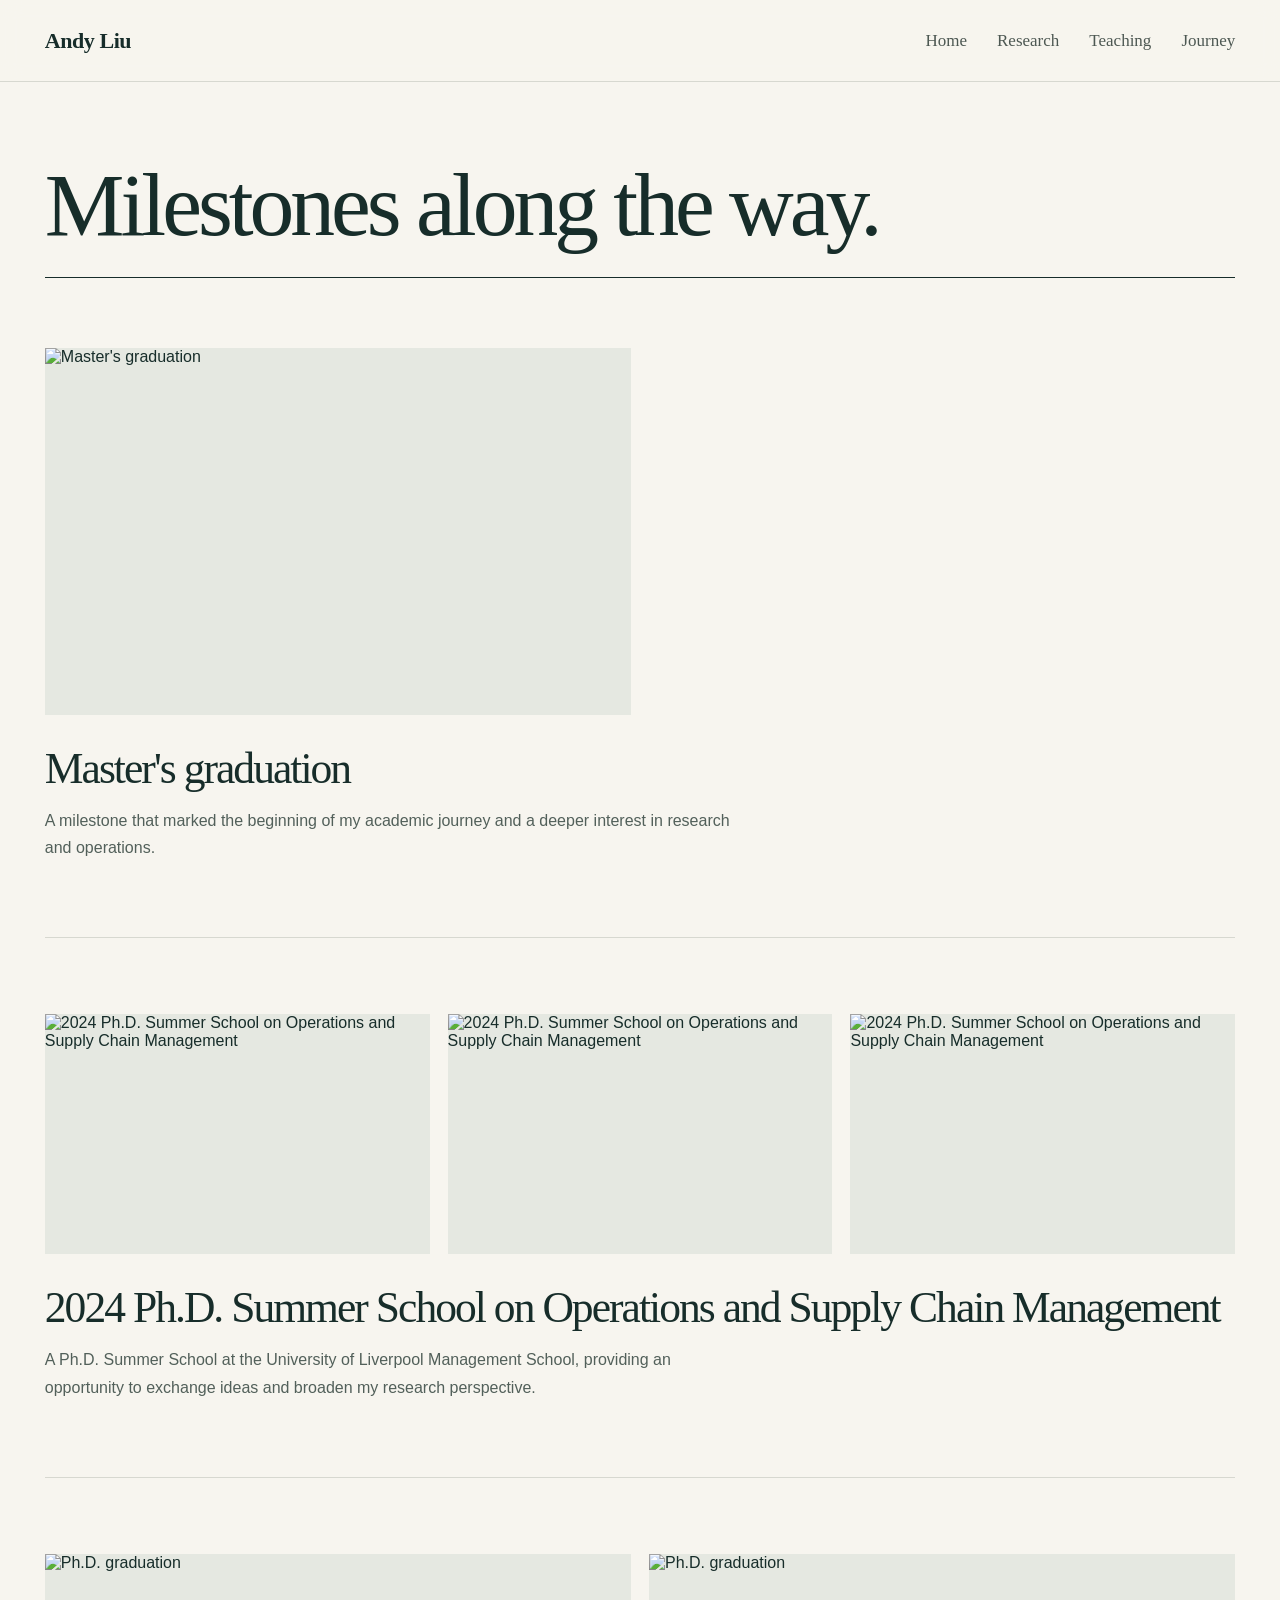
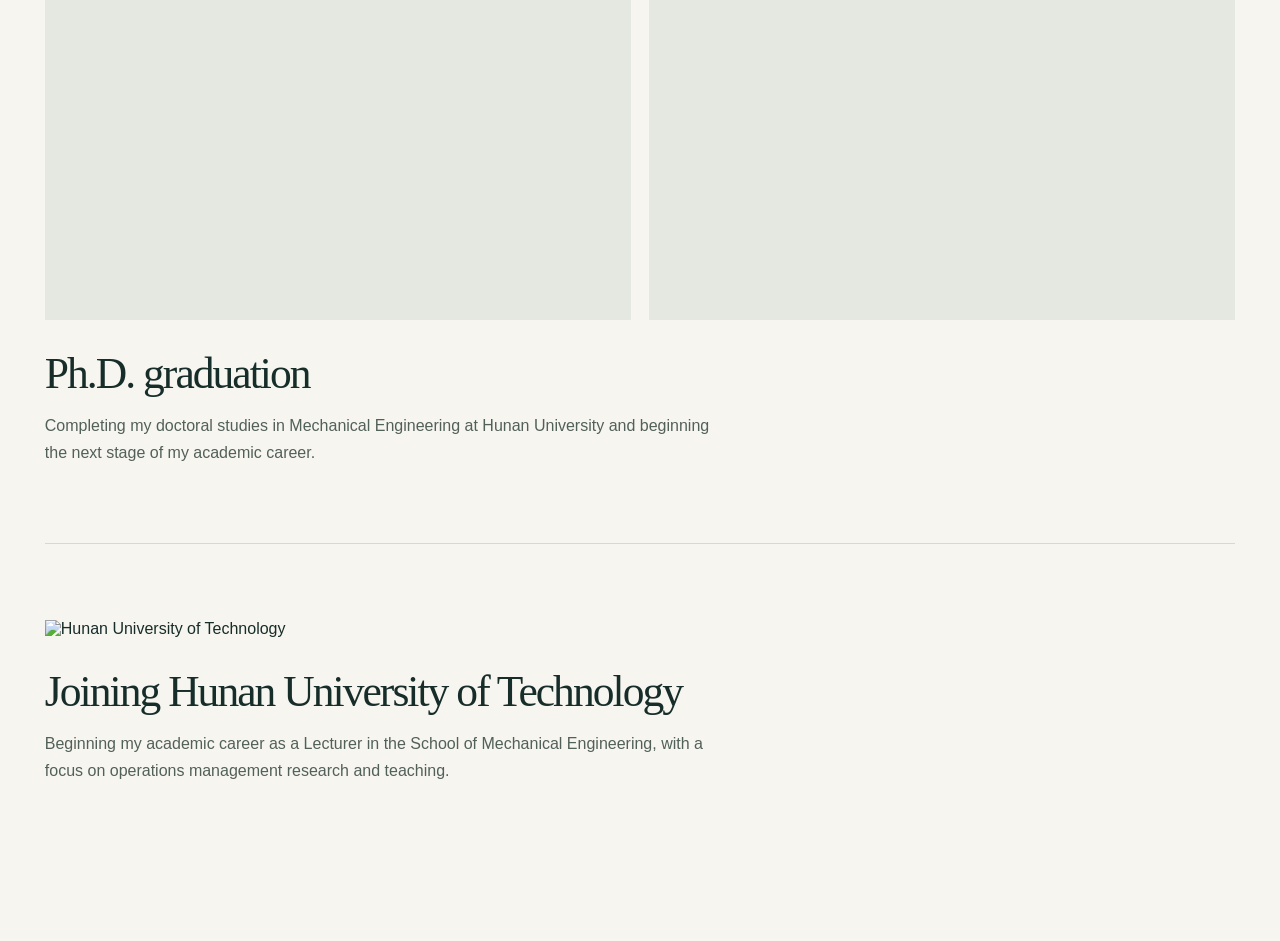
==== journey.html @ 1888f119 "Add files via upload" ====
<!doctype html>
<html lang="en">
  <head>
    <meta charset="utf-8" />
    <meta name="viewport" content="width=device-width, initial-scale=1" />
    <title>Journey | Andy Peng Liu</title>
    <link rel="stylesheet" href="styles.css" />
    <style>
      .site-header { padding-left: 3.5vw; padding-right: 3.5vw; }
      .wordmark { font-family: Georgia, 'Times New Roman', serif; font-size: 22px; letter-spacing: -.02em; }.wordmark span { display: none; }
      nav { margin-left: auto; gap: 30px; font-family: Georgia, 'Times New Roman', serif; font-size: 17px; font-weight: 400; }
      .journey-page { max-width: 1280px; margin: 0 auto; padding: 9vh 3.5vw; }.journey-page h1 { width: 100%; max-width: none; box-sizing: border-box; margin: 0; padding-bottom: 30px; border-bottom: 1px solid #172d2a; font-size: clamp(54px, 7vw, 96px); white-space: nowrap; }
      .milestones { margin-top: 70px; }
      .milestone { padding: 0 0 76px; margin: 0 0 76px; border-bottom: 1px solid #d7d8d0; }.milestone:last-child { margin-bottom: 0; border-bottom: 0; }
      .photo-grid { display: grid; grid-template-columns: repeat(3, minmax(0, 1fr)); gap: 18px; }.photo-grid.two-photos, .photo-grid.half-photo { grid-template-columns: repeat(2, minmax(0, 1fr)); }.photo-grid.one-photo { grid-template-columns: minmax(0, 1fr); }
      .photo-grid img { display: block; width: 100%; aspect-ratio: 16 / 10; object-fit: cover; background: #e5e8e1; }.photo-grid .show-entire-photo { height: auto; aspect-ratio: auto; object-fit: initial; background: transparent; }.milestone h2 { margin: 28px 0 0; font-size: clamp(30px, 3.4vw, 46px); }.milestone p { max-width: 690px; margin: 14px 0 0; color: #52605a; font-size: 16px; line-height: 1.7; }
      @media (max-width: 820px) { .journey-page h1 { white-space: normal; }.photo-grid, .photo-grid.two-photos { grid-template-columns: 1fr; }.milestone { padding-bottom: 52px; margin-bottom: 52px; } }
    </style>
  </head>
  <body>
    <header class="site-header"><a class="wordmark" href="index.html"><strong>Andy Liu</strong></a><nav aria-label="Main navigation"><a href="index.html">Home</a><a href="research.html">Research</a><a href="teaching.html">Teaching</a><a href="journey.html">Journey</a></nav></header>
    <main class="journey-page"><h1>Milestones along the way.</h1>
      <section class="milestones">
        <article class="milestone"><div class="photo-grid half-photo"><img src="images/journey/master-graduation.jpg" alt="Master's graduation" /></div><h2>Master&apos;s graduation</h2><p>A milestone that marked the beginning of my academic journey and a deeper interest in research and operations.</p></article>
        <article class="milestone"><div class="photo-grid"><img src="images/journey/liverpool-visit-1.jpg" alt="2024 Ph.D. Summer School on Operations and Supply Chain Management" /><img src="images/journey/liverpool-visit-2.jpg" alt="2024 Ph.D. Summer School on Operations and Supply Chain Management" /><img src="images/journey/liverpool-visit-3.jpg" alt="2024 Ph.D. Summer School on Operations and Supply Chain Management" /></div><h2>2024 Ph.D. Summer School on Operations and Supply Chain Management</h2><p>A Ph.D. Summer School at the University of Liverpool Management School, providing an opportunity to exchange ideas and broaden my research perspective.</p></article>
        <article class="milestone"><div class="photo-grid two-photos"><img src="images/journey/phd-graduation-1.jpg" alt="Ph.D. graduation" /><img src="images/journey/phd-graduation-2.jpg" alt="Ph.D. graduation" /></div><h2>Ph.D. graduation</h2><p>Completing my doctoral studies in Mechanical Engineering at Hunan University and beginning the next stage of my academic career.</p></article>
        <article class="milestone"><div class="photo-grid"><img class="show-entire-photo" src="images/journey/hut-lecturer.jpg" alt="Hunan University of Technology" /></div><h2>Joining Hunan University of Technology</h2><p>Beginning my academic career as a Lecturer in the School of Mechanical Engineering, with a focus on operations management research and teaching.</p></article>
      </section>
    </main>
  </body>
</html>
---- styles.css ----
:root{--ink:#172d2a;--paper:#f7f5ef;--muted:#69716c;--line:#d7d8d0;--accent:#a7c8b8}*{box-sizing:border-box}html{scroll-behavior:smooth}body{margin:0;background:var(--paper);color:var(--ink);font-family:Arial,Helvetica,sans-serif}a{color:inherit;text-decoration:none}.site-header{min-height:82px;display:flex;align-items:center;justify-content:space-between;gap:24px;padding:0 5vw;border-bottom:1px solid var(--line);background:rgba(247,245,239,.94);position:sticky;top:0;z-index:5;backdrop-filter:blur(10px)}.wordmark{display:flex;align-items:center;gap:11px;font-size:14px}.wordmark span{display:grid;place-items:center;width:31px;height:31px;background:var(--ink);color:var(--paper);font-family:Georgia,serif;font-size:12px;border-radius:50%}.wordmark strong{font-weight:600}nav{display:flex;gap:28px;font-size:13px;color:#4d5852}nav a:hover,.contact-link:hover,.text-link:hover{color:#527868}.contact-link{font-size:13px;border-bottom:1px solid var(--ink);padding-bottom:3px}.hero{min-height:640px;padding:11vh 5vw 32px;display:flex;flex-direction:column;justify-content:space-between}.eyebrow,.section-label{text-transform:uppercase;letter-spacing:.12em;font-size:10px;font-weight:700;color:#63716a}.hero-grid{display:grid;grid-template-columns:minmax(0,1.45fr) minmax(250px,.55fr);gap:8vw;align-items:end;margin:50px 0}.intro-line{margin:0 0 15px;font-family:Georgia,serif;font-style:italic;font-size:18px;color:#527868}h1,h2{font-family:Georgia,'Times New Roman',serif;font-weight:400;letter-spacing:-.045em;margin:0}h1{max-width:850px;font-size:clamp(50px,7.3vw,113px);line-height:.94}.hero-copy{border-left:1px solid var(--line);padding-left:24px;max-width:350px}.hero-copy p{margin:0;font-size:16px;line-height:1.55}.hero-copy .role{margin-top:28px;font-size:12px;line-height:1.65;color:var(--muted)}.hero-footer{padding-top:20px;border-top:1px solid var(--line);display:flex;justify-content:space-between;font-size:12px;color:var(--muted)}.hero-footer a{color:var(--ink)}.research-section,.split-section{padding:90px 5vw;border-top:1px solid var(--line)}.section-label{display:flex;justify-content:space-between;margin-bottom:50px}.research-list{border-top:1px solid var(--ink)}.research-card{padding:28px 0;min-height:150px;border-bottom:1px solid var(--line);display:grid;grid-template-columns:90px minmax(0,1fr) 32px;gap:18px;align-items:start;transition:.2s}.research-card:hover{padding-left:14px;padding-right:14px;background:#eef0e9}.research-number{font-size:11px;color:#6c756e;padding-top:5px}.research-card h2{font-size:clamp(28px,3.3vw,50px);line-height:1.05}.research-card p{margin:13px 0 0;color:var(--muted);max-width:560px;line-height:1.5;font-size:14px}.card-arrow{font-size:24px;text-align:right}.research-note{display:flex;justify-content:space-between;gap:20px;padding-top:22px;color:var(--muted);font-size:12px}.research-note p{margin:0}.research-note span{text-transform:uppercase;letter-spacing:.1em;font-size:10px}.split-content{display:grid;grid-template-columns:1.15fr .65fr;gap:10vw;align-items:end}.split-content h2,.cv-section h2,footer h2{font-size:clamp(36px,4.3vw,65px);line-height:1.01}.split-content p{margin:0 0 24px;max-width:385px;color:var(--muted);line-height:1.6;font-size:14px}.text-link{font-size:13px;border-bottom:1px solid var(--ink);padding-bottom:5px}.cv-section{padding:90px 5vw;display:grid;grid-template-columns:1.15fr .65fr;gap:10vw;background:var(--ink);color:#f5f2e9}.cv-section .eyebrow{color:var(--accent);margin:0 0 22px}.cv-action{align-self:end}.cv-action p{font-size:14px;line-height:1.55;max-width:320px;color:#c7d1ca}.button-muted{display:inline-block;margin-top:18px;padding:12px 17px;border:1px solid #81958b;font-size:12px}footer{padding:90px 5vw 28px;display:grid;grid-template-columns:1.15fr .65fr;gap:60px 10vw}footer .eyebrow{margin:0 0 22px}.footer-links{align-self:end}.email-placeholder{font-family:Georgia,serif;font-size:22px;border-bottom:1px solid var(--ink);padding-bottom:6px}.footer-links p{margin:24px 0 0;color:var(--muted);font-size:12px}.copyright{grid-column:1/-1;padding-top:48px;margin:0;color:var(--muted);font-size:11px;border-top:1px solid var(--line)}@media(max-width:720px){.site-header{min-height:68px;padding:0 22px}.site-header nav,.contact-link{display:none}.hero{min-height:580px;padding:90px 22px 28px}.hero-grid,.split-content,.cv-section,footer{grid-template-columns:1fr;gap:34px}.hero-copy{border-left:0;border-top:1px solid var(--line);padding:18px 0 0}.hero-footer{gap:16px}.research-section,.split-section,.cv-section,footer{padding:64px 22px}.research-card{grid-template-columns:42px minmax(0,1fr) 24px}.research-card h2{font-size:31px}.research-note{flex-direction:column}.cv-section{gap:48px}footer{padding-bottom:24px}}
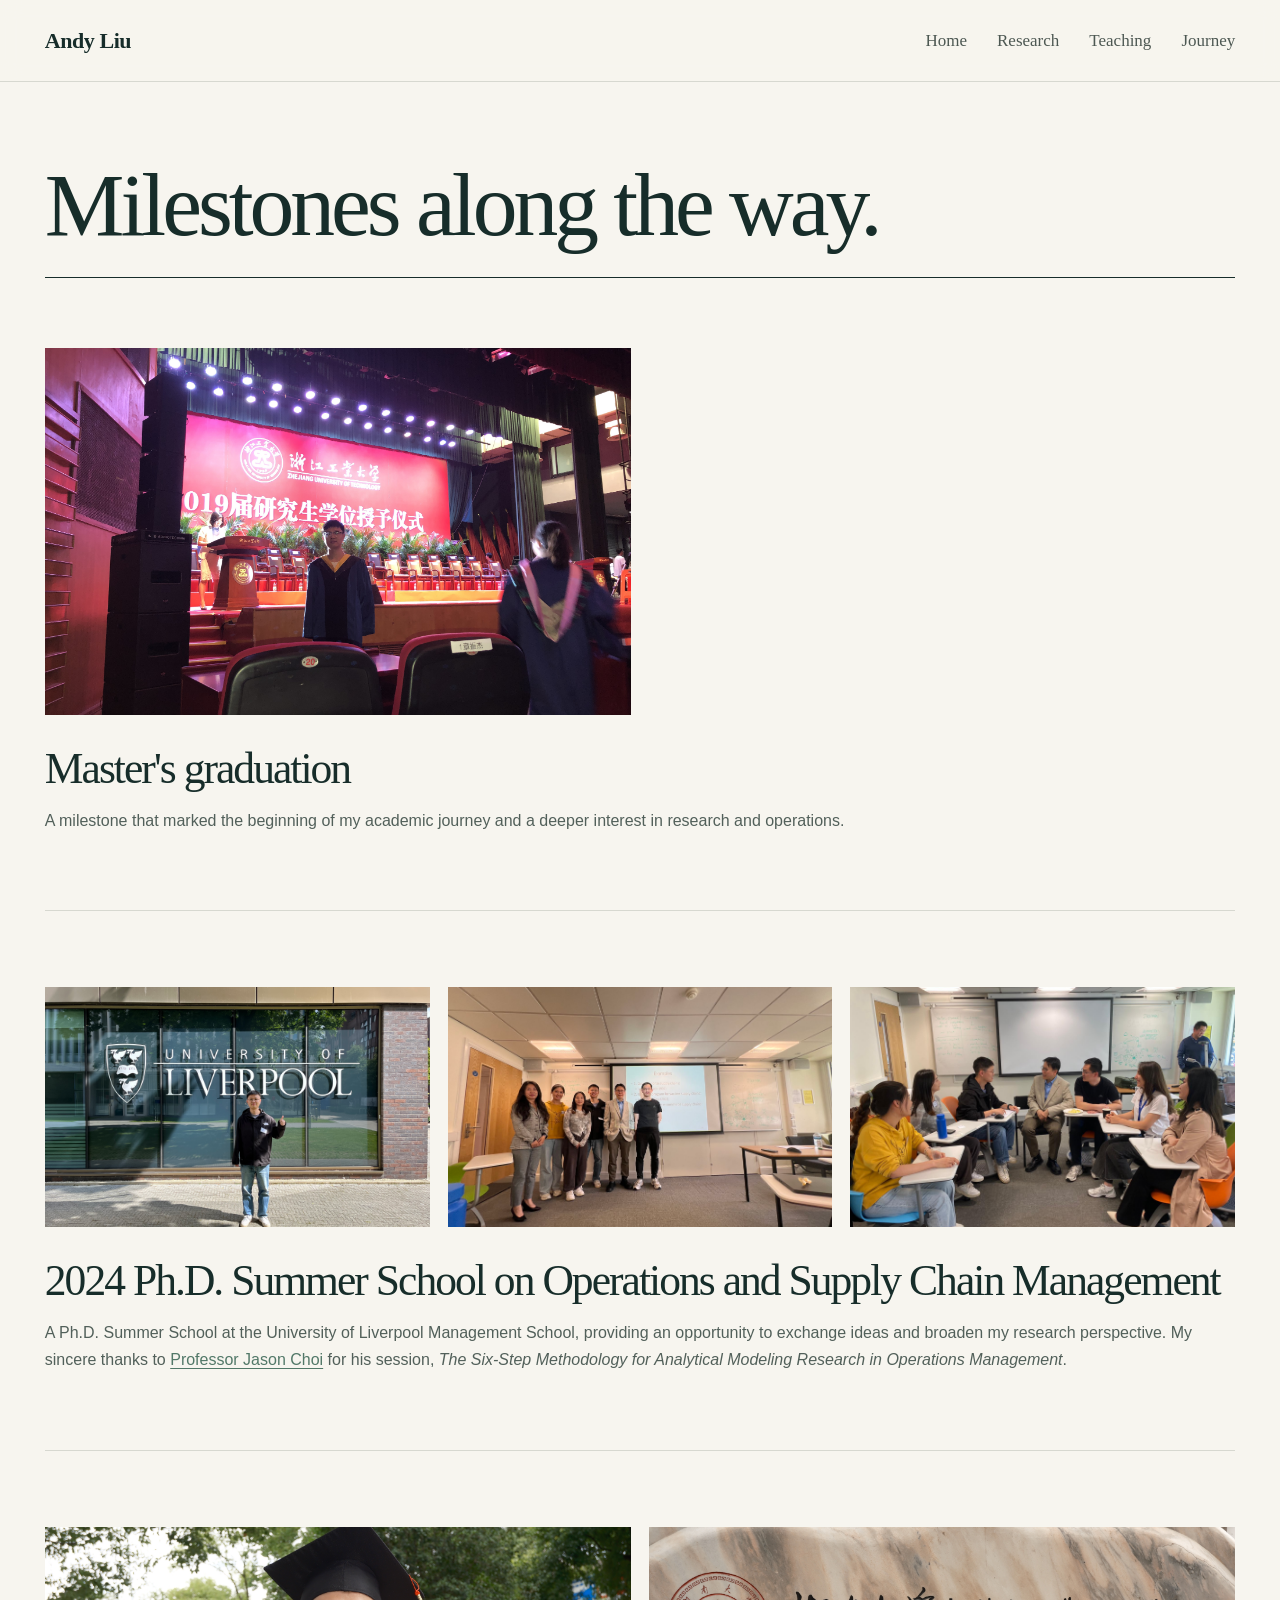
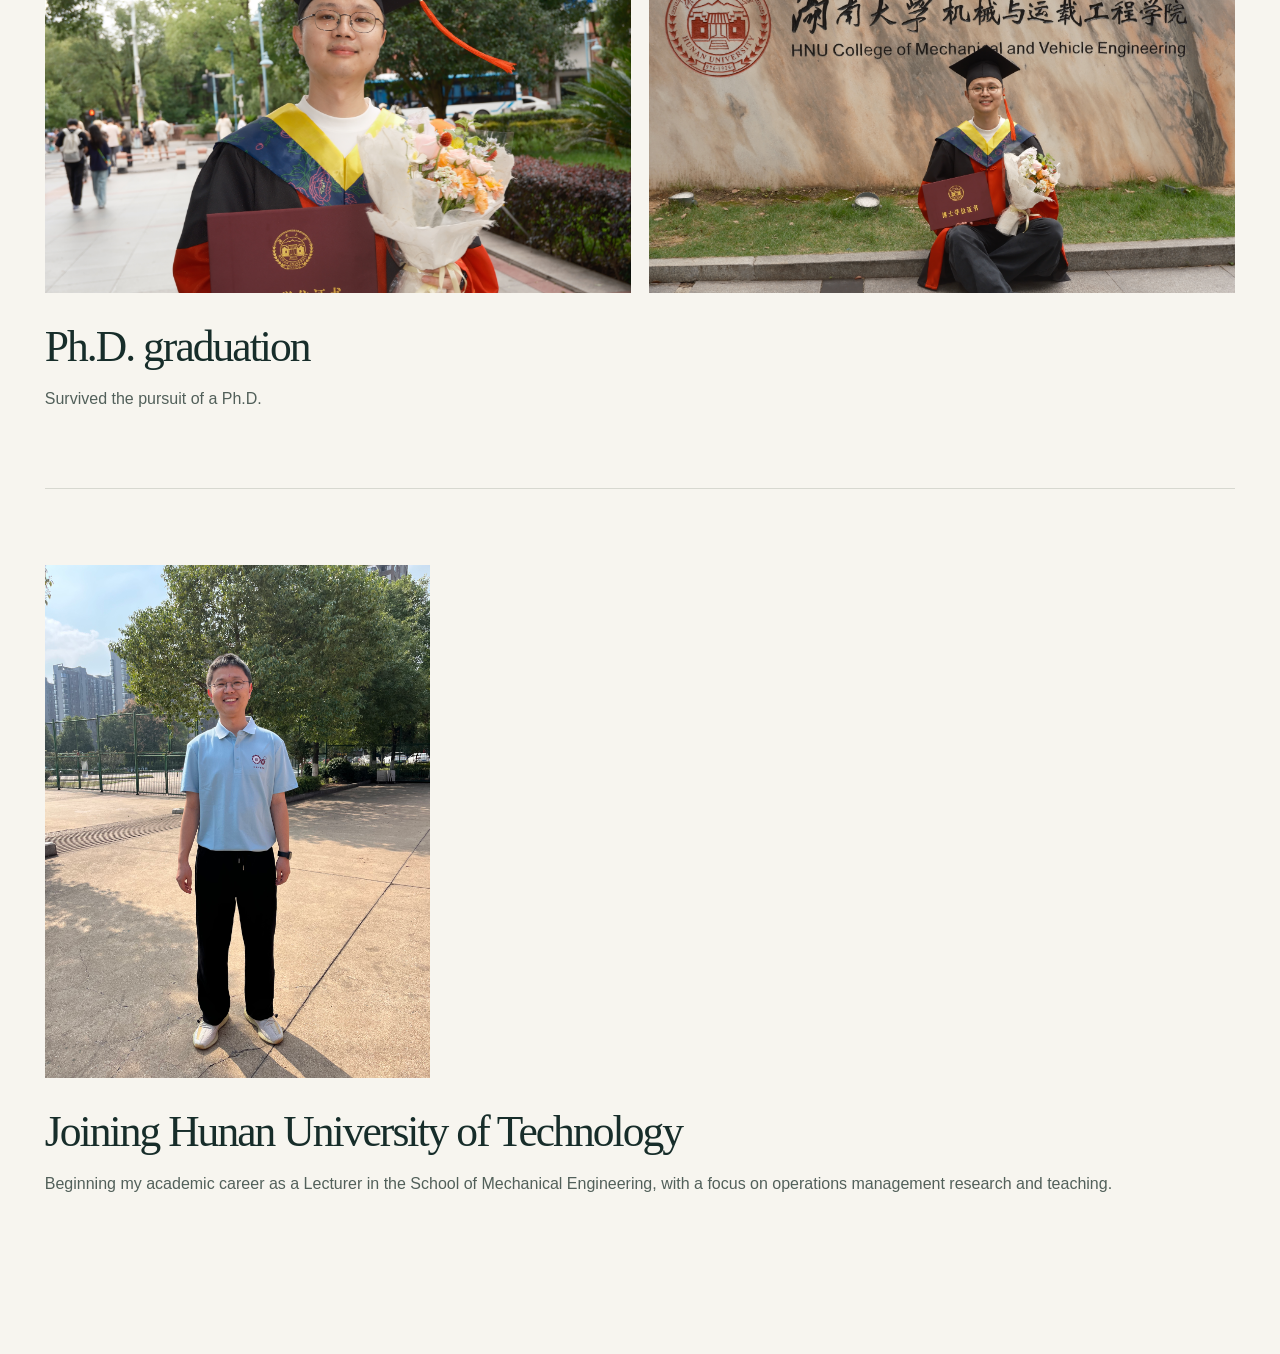
==== commit cef0ed7f: "Add files via upload" ====
--- a/journey.html
+++ b/journey.html
@@ -13,7 +13,7 @@
       .milestones { margin-top: 70px; }
       .milestone { padding: 0 0 76px; margin: 0 0 76px; border-bottom: 1px solid #d7d8d0; }.milestone:last-child { margin-bottom: 0; border-bottom: 0; }
       .photo-grid { display: grid; grid-template-columns: repeat(3, minmax(0, 1fr)); gap: 18px; }.photo-grid.two-photos, .photo-grid.half-photo { grid-template-columns: repeat(2, minmax(0, 1fr)); }.photo-grid.one-photo { grid-template-columns: minmax(0, 1fr); }
-      .photo-grid img { display: block; width: 100%; aspect-ratio: 16 / 10; object-fit: cover; background: #e5e8e1; }.photo-grid .show-entire-photo { height: auto; aspect-ratio: auto; object-fit: initial; background: transparent; }.milestone h2 { margin: 28px 0 0; font-size: clamp(30px, 3.4vw, 46px); }.milestone p { max-width: 690px; margin: 14px 0 0; color: #52605a; font-size: 16px; line-height: 1.7; }
+      .photo-grid img { display: block; width: 100%; aspect-ratio: 16 / 10; object-fit: cover; background: #e5e8e1; }.photo-grid .show-entire-photo { height: auto; aspect-ratio: auto; object-fit: initial; background: transparent; }.milestone h2 { margin: 28px 0 0; font-size: clamp(30px, 3.4vw, 46px); }.milestone p { max-width: none; margin: 14px 0 0; color: #52605a; font-size: 16px; line-height: 1.7; }.milestone p a { color: #527868; text-decoration: underline; text-underline-offset: 3px; }
       @media (max-width: 820px) { .journey-page h1 { white-space: normal; }.photo-grid, .photo-grid.two-photos { grid-template-columns: 1fr; }.milestone { padding-bottom: 52px; margin-bottom: 52px; } }
     </style>
   </head>
@@ -22,8 +22,8 @@
     <main class="journey-page"><h1>Milestones along the way.</h1>
       <section class="milestones">
         <article class="milestone"><div class="photo-grid half-photo"><img src="images/journey/master-graduation.jpg" alt="Master's graduation" /></div><h2>Master&apos;s graduation</h2><p>A milestone that marked the beginning of my academic journey and a deeper interest in research and operations.</p></article>
-        <article class="milestone"><div class="photo-grid"><img src="images/journey/liverpool-visit-1.jpg" alt="2024 Ph.D. Summer School on Operations and Supply Chain Management" /><img src="images/journey/liverpool-visit-2.jpg" alt="2024 Ph.D. Summer School on Operations and Supply Chain Management" /><img src="images/journey/liverpool-visit-3.jpg" alt="2024 Ph.D. Summer School on Operations and Supply Chain Management" /></div><h2>2024 Ph.D. Summer School on Operations and Supply Chain Management</h2><p>A Ph.D. Summer School at the University of Liverpool Management School, providing an opportunity to exchange ideas and broaden my research perspective.</p></article>
-        <article class="milestone"><div class="photo-grid two-photos"><img src="images/journey/phd-graduation-1.jpg" alt="Ph.D. graduation" /><img src="images/journey/phd-graduation-2.jpg" alt="Ph.D. graduation" /></div><h2>Ph.D. graduation</h2><p>Completing my doctoral studies in Mechanical Engineering at Hunan University and beginning the next stage of my academic career.</p></article>
+        <article class="milestone"><div class="photo-grid"><img src="images/journey/liverpool-visit-1.jpg" alt="2024 Ph.D. Summer School on Operations and Supply Chain Management" /><img src="images/journey/liverpool-visit-2.jpg" alt="2024 Ph.D. Summer School on Operations and Supply Chain Management" /><img src="images/journey/liverpool-visit-3.jpg" alt="2024 Ph.D. Summer School on Operations and Supply Chain Management" /></div><h2>2024 Ph.D. Summer School on Operations and Supply Chain Management</h2><p>A Ph.D. Summer School at the University of Liverpool Management School, providing an opportunity to exchange ideas and broaden my research perspective. My sincere thanks to <a href="https://sites.google.com/view/jason-choi/" target="_blank" rel="noreferrer">Professor Jason Choi</a> for his session, <em>The Six-Step Methodology for Analytical Modeling Research in Operations Management</em>.</p></article>
+        <article class="milestone"><div class="photo-grid two-photos"><img src="images/journey/phd-graduation-1.jpg" alt="Ph.D. graduation" /><img src="images/journey/phd-graduation-2.jpg" alt="Ph.D. graduation" /></div><h2>Ph.D. graduation</h2><p>Survived the pursuit of a Ph.D.</p></article>
         <article class="milestone"><div class="photo-grid"><img class="show-entire-photo" src="images/journey/hut-lecturer.jpg" alt="Hunan University of Technology" /></div><h2>Joining Hunan University of Technology</h2><p>Beginning my academic career as a Lecturer in the School of Mechanical Engineering, with a focus on operations management research and teaching.</p></article>
       </section>
     </main>
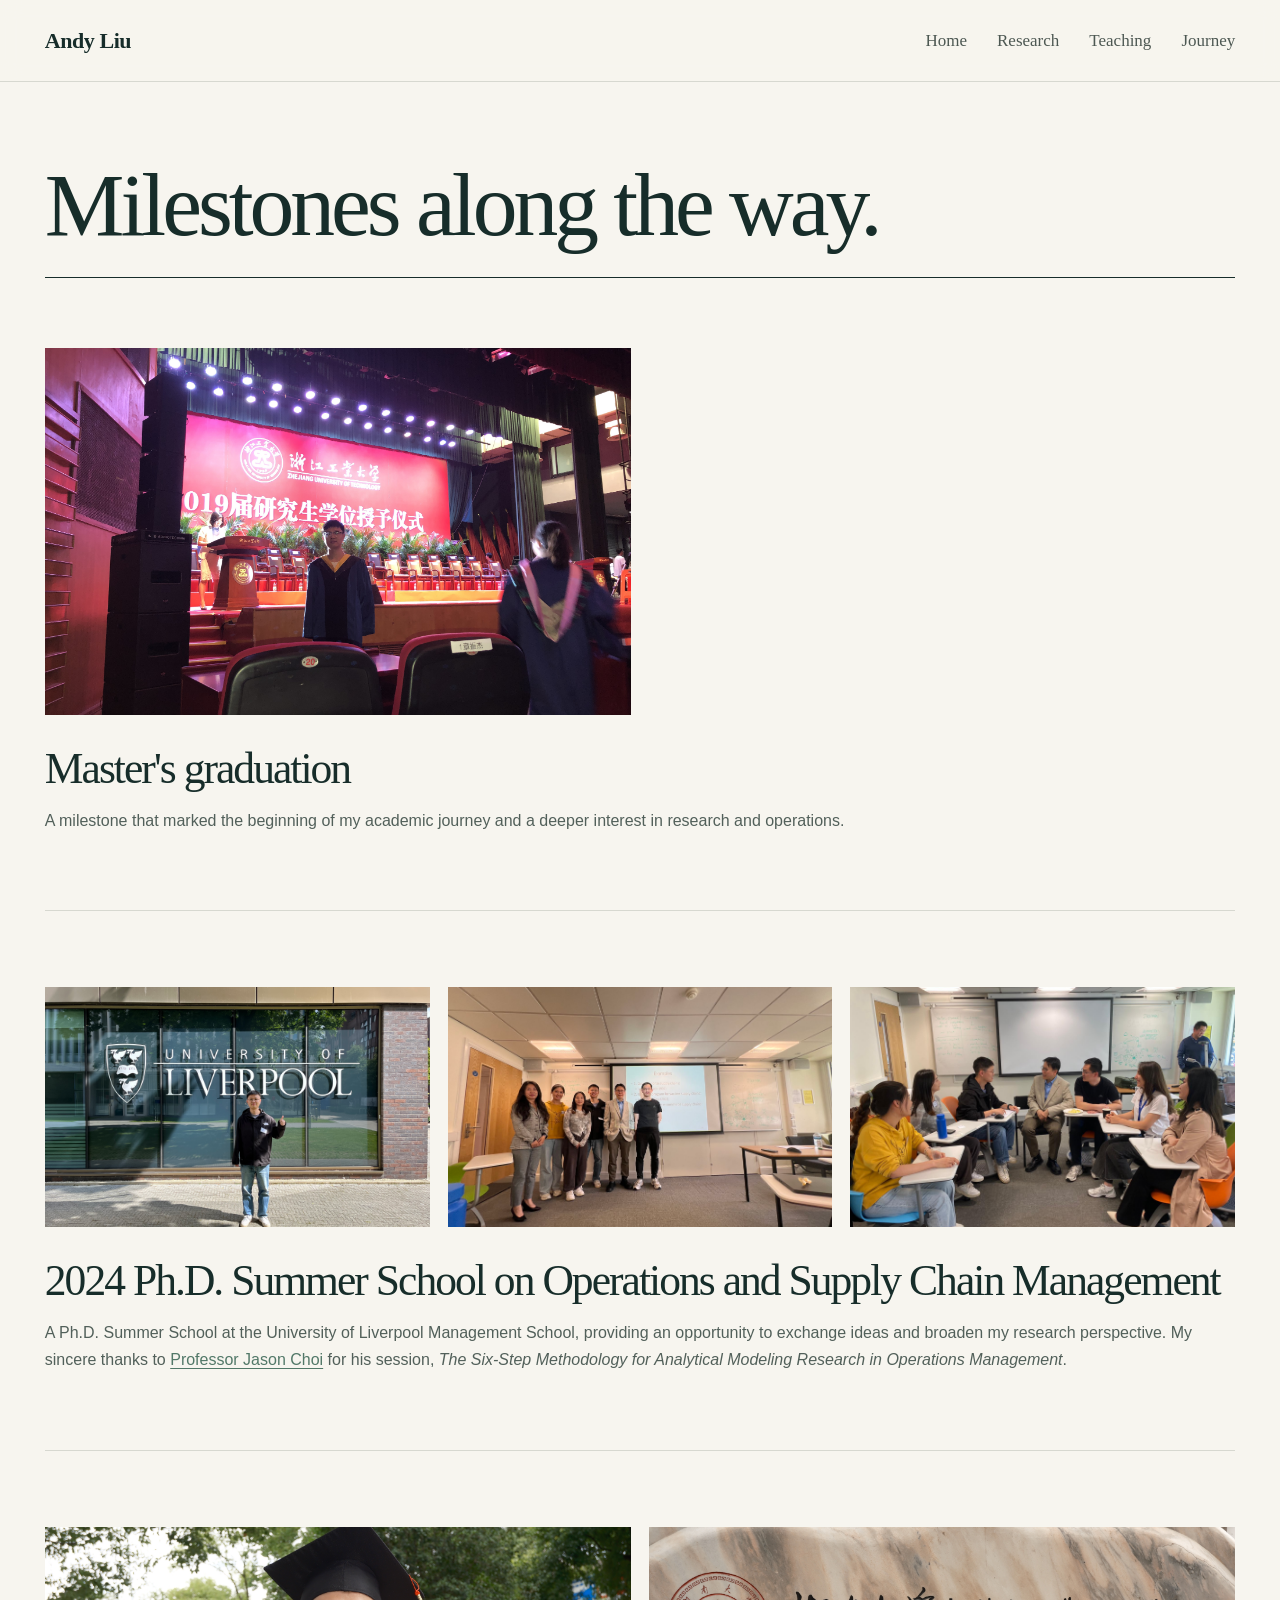
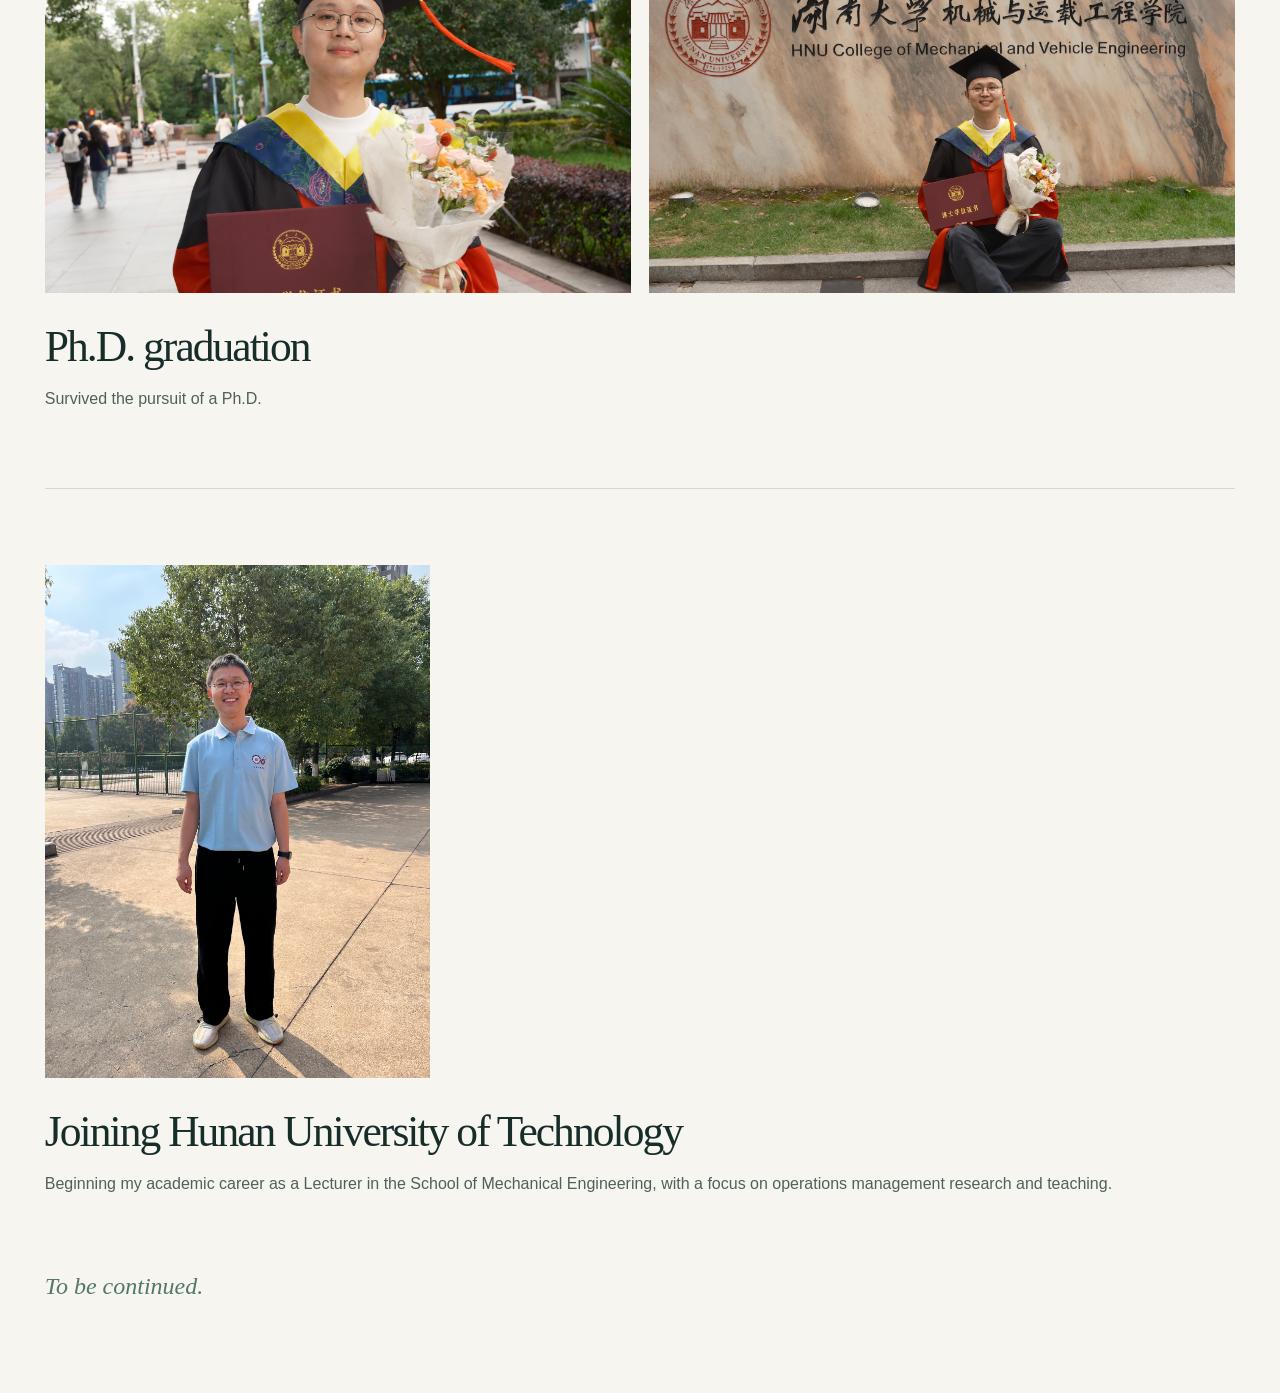
==== commit f9244bc6: "Add files via upload" ====
--- a/journey.html
+++ b/journey.html
@@ -14,6 +14,7 @@
       .milestone { padding: 0 0 76px; margin: 0 0 76px; border-bottom: 1px solid #d7d8d0; }.milestone:last-child { margin-bottom: 0; border-bottom: 0; }
       .photo-grid { display: grid; grid-template-columns: repeat(3, minmax(0, 1fr)); gap: 18px; }.photo-grid.two-photos, .photo-grid.half-photo { grid-template-columns: repeat(2, minmax(0, 1fr)); }.photo-grid.one-photo { grid-template-columns: minmax(0, 1fr); }
       .photo-grid img { display: block; width: 100%; aspect-ratio: 16 / 10; object-fit: cover; background: #e5e8e1; }.photo-grid .show-entire-photo { height: auto; aspect-ratio: auto; object-fit: initial; background: transparent; }.milestone h2 { margin: 28px 0 0; font-size: clamp(30px, 3.4vw, 46px); }.milestone p { max-width: none; margin: 14px 0 0; color: #52605a; font-size: 16px; line-height: 1.7; }.milestone p a { color: #527868; text-decoration: underline; text-underline-offset: 3px; }
+      .journey-closing { margin: 0; padding: 0 0 12px; font-family: Georgia, 'Times New Roman', serif; font-size: 24px; font-style: italic; color: #527868; }
       @media (max-width: 820px) { .journey-page h1 { white-space: normal; }.photo-grid, .photo-grid.two-photos { grid-template-columns: 1fr; }.milestone { padding-bottom: 52px; margin-bottom: 52px; } }
     </style>
   </head>
@@ -26,6 +27,7 @@
         <article class="milestone"><div class="photo-grid two-photos"><img src="images/journey/phd-graduation-1.jpg" alt="Ph.D. graduation" /><img src="images/journey/phd-graduation-2.jpg" alt="Ph.D. graduation" /></div><h2>Ph.D. graduation</h2><p>Survived the pursuit of a Ph.D.</p></article>
         <article class="milestone"><div class="photo-grid"><img class="show-entire-photo" src="images/journey/hut-lecturer.jpg" alt="Hunan University of Technology" /></div><h2>Joining Hunan University of Technology</h2><p>Beginning my academic career as a Lecturer in the School of Mechanical Engineering, with a focus on operations management research and teaching.</p></article>
       </section>
+      <p class="journey-closing">To be continued.</p>
     </main>
   </body>
 </html>
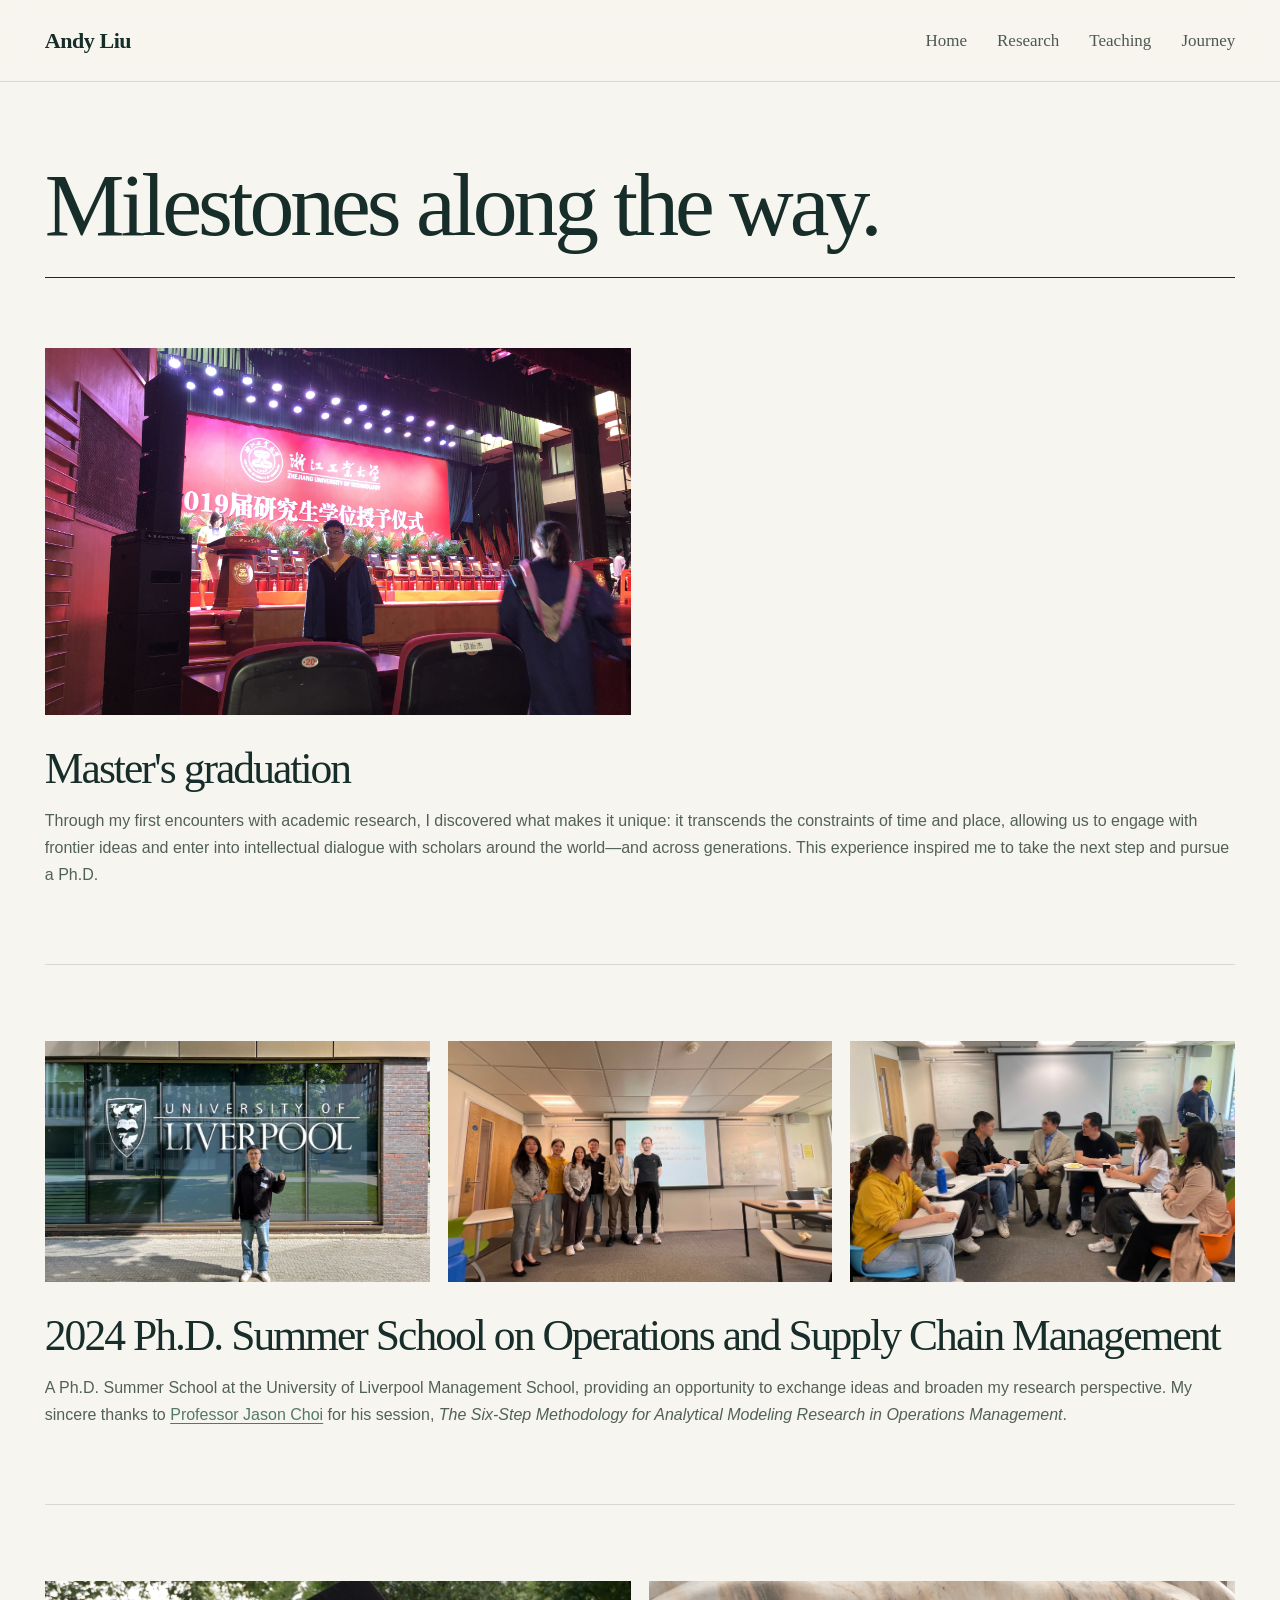
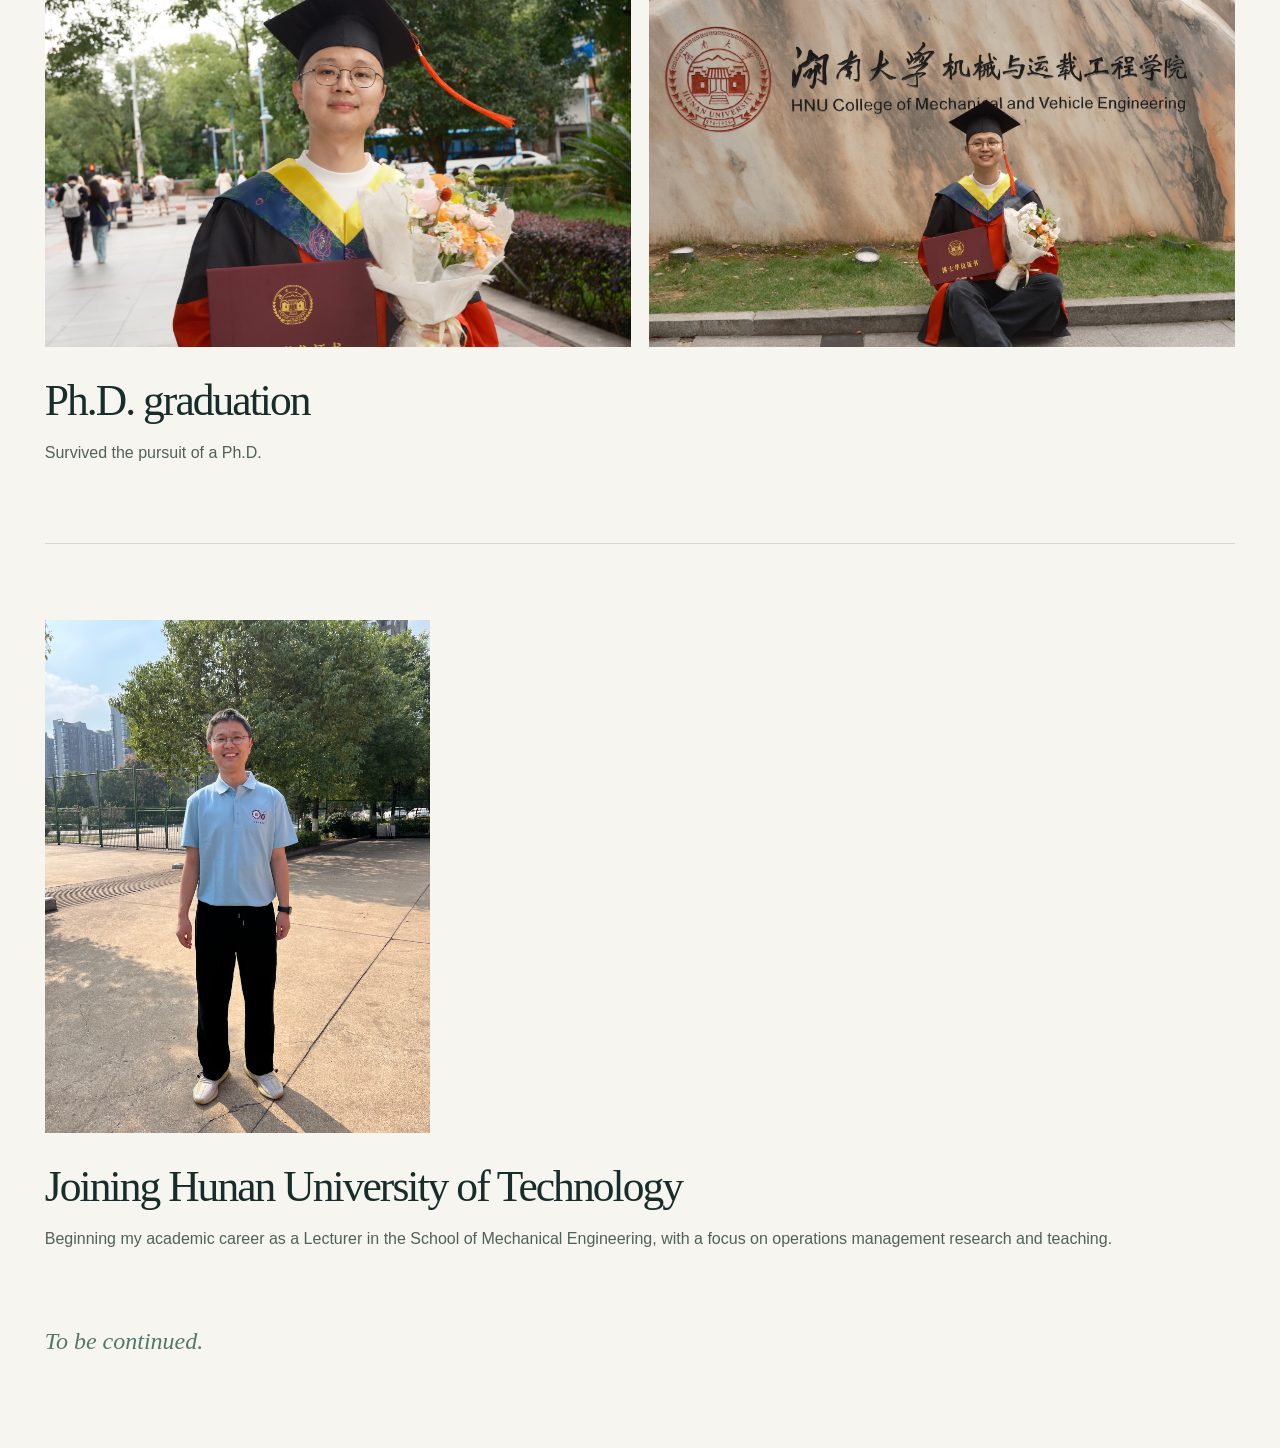
==== commit 9b96a5ef: "Update journey.html" ====
--- a/journey.html
+++ b/journey.html
@@ -22,7 +22,7 @@
     <header class="site-header"><a class="wordmark" href="index.html"><strong>Andy Liu</strong></a><nav aria-label="Main navigation"><a href="index.html">Home</a><a href="research.html">Research</a><a href="teaching.html">Teaching</a><a href="journey.html">Journey</a></nav></header>
     <main class="journey-page"><h1>Milestones along the way.</h1>
       <section class="milestones">
-        <article class="milestone"><div class="photo-grid half-photo"><img src="images/journey/master-graduation.jpg" alt="Master's graduation" /></div><h2>Master&apos;s graduation</h2><p>A milestone that marked the beginning of my academic journey and a deeper interest in research and operations.</p></article>
+        <article class="milestone"><div class="photo-grid half-photo"><img src="images/journey/master-graduation.jpg" alt="Master's graduation" /></div><h2>Master&apos;s graduation</h2><p>Through my first encounters with academic research, I discovered what makes it unique: it transcends the constraints of time and place, allowing us to engage with frontier ideas and enter into intellectual dialogue with scholars around the world—and across generations. This experience inspired me to take the next step and pursue a Ph.D.</p></article>
         <article class="milestone"><div class="photo-grid"><img src="images/journey/liverpool-visit-1.jpg" alt="2024 Ph.D. Summer School on Operations and Supply Chain Management" /><img src="images/journey/liverpool-visit-2.jpg" alt="2024 Ph.D. Summer School on Operations and Supply Chain Management" /><img src="images/journey/liverpool-visit-3.jpg" alt="2024 Ph.D. Summer School on Operations and Supply Chain Management" /></div><h2>2024 Ph.D. Summer School on Operations and Supply Chain Management</h2><p>A Ph.D. Summer School at the University of Liverpool Management School, providing an opportunity to exchange ideas and broaden my research perspective. My sincere thanks to <a href="https://sites.google.com/view/jason-choi/" target="_blank" rel="noreferrer">Professor Jason Choi</a> for his session, <em>The Six-Step Methodology for Analytical Modeling Research in Operations Management</em>.</p></article>
         <article class="milestone"><div class="photo-grid two-photos"><img src="images/journey/phd-graduation-1.jpg" alt="Ph.D. graduation" /><img src="images/journey/phd-graduation-2.jpg" alt="Ph.D. graduation" /></div><h2>Ph.D. graduation</h2><p>Survived the pursuit of a Ph.D.</p></article>
         <article class="milestone"><div class="photo-grid"><img class="show-entire-photo" src="images/journey/hut-lecturer.jpg" alt="Hunan University of Technology" /></div><h2>Joining Hunan University of Technology</h2><p>Beginning my academic career as a Lecturer in the School of Mechanical Engineering, with a focus on operations management research and teaching.</p></article>
